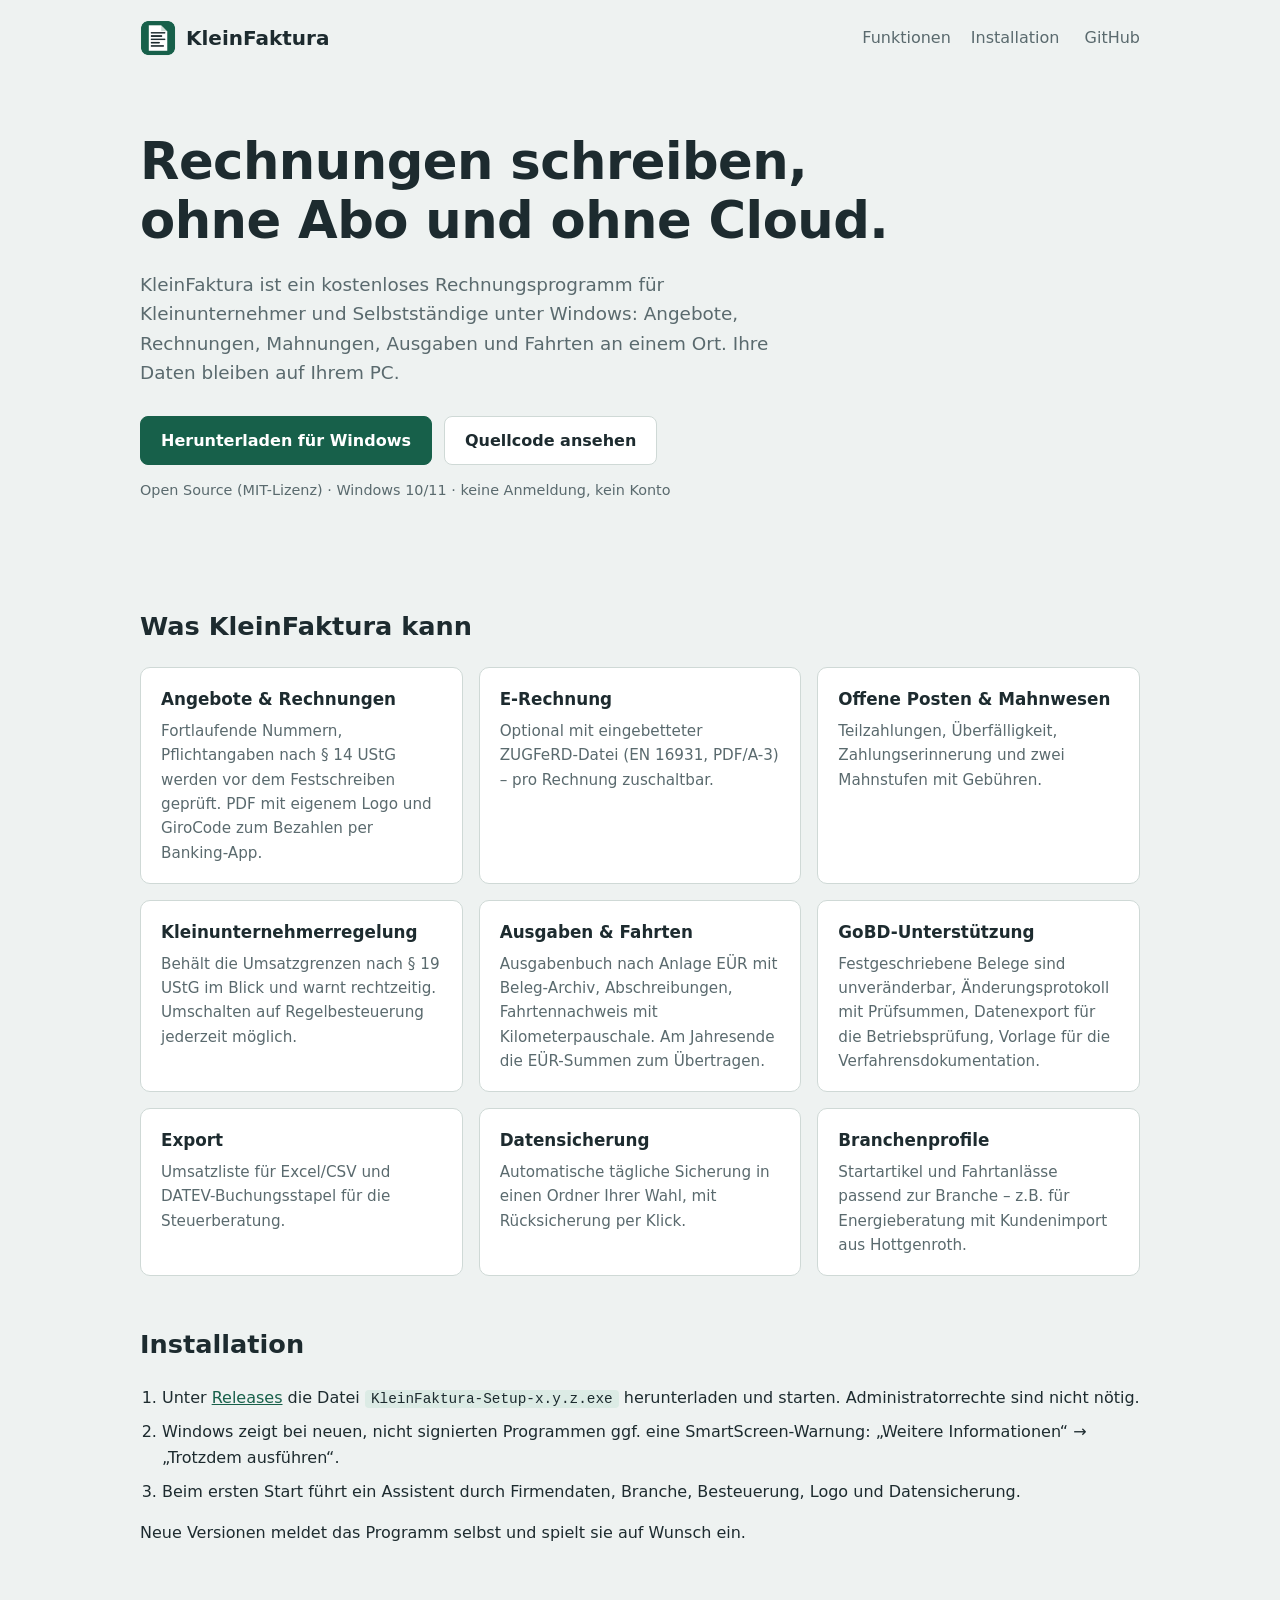
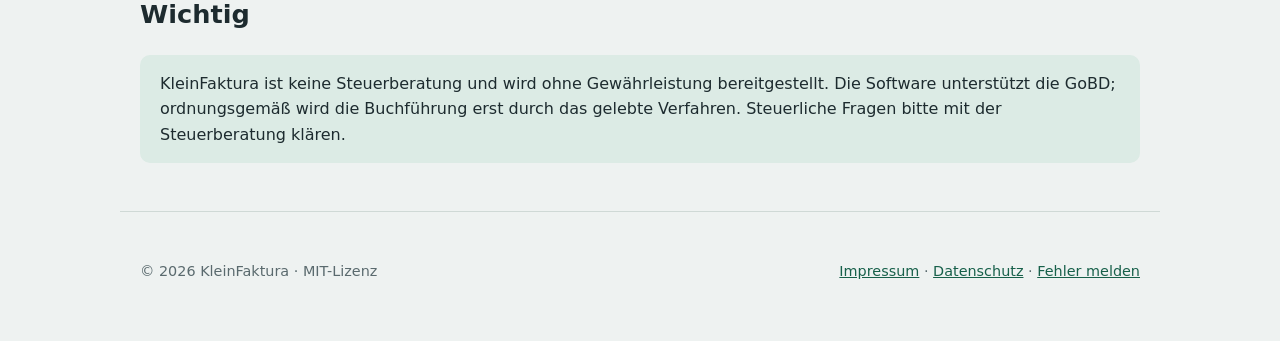
==== site/index.html @ 70b5de1a "KleinFaktura 2.0.0 Kostenloses Rechnungsprogramm für Kleinunternehmer unter Windows (MIT-Lizenz).  C" ====
<!doctype html>
<html lang="de">
<head>
<meta charset="utf-8">
<meta name="viewport" content="width=device-width, initial-scale=1">
<title>KleinFaktura – kostenloses Rechnungsprogramm für Kleinunternehmer</title>
<meta name="description" content="KleinFaktura: kostenloses Open-Source-Rechnungsprogramm für Kleinunternehmer und Selbstständige unter Windows. Angebote, Rechnungen, Mahnwesen, EÜR, GoBD-Unterstützung, E-Rechnung (ZUGFeRD).">
<link rel="icon" href="icon.png">
<link rel="stylesheet" href="style.css">
</head>
<body>
<header class="wrap top">
  <a class="brand" href="./"><img src="icon.png" alt="" width="36" height="36"> KleinFaktura</a>
  <nav><a href="#funktionen">Funktionen</a><a href="#installation">Installation</a>
    <a href="https://github.com/Skibbie/kleinfaktura">GitHub</a></nav>
</header>

<main>
<section class="wrap hero">
  <h1>Rechnungen schreiben,<br>ohne Abo und ohne Cloud.</h1>
  <p class="lead">KleinFaktura ist ein kostenloses Rechnungsprogramm für Kleinunternehmer und Selbstständige unter
    Windows: Angebote, Rechnungen, Mahnungen, Ausgaben und Fahrten an einem Ort. Ihre Daten bleiben auf Ihrem PC.</p>
  <p class="actions">
    <a class="btn primary" href="https://github.com/Skibbie/kleinfaktura/releases/latest">Herunterladen für Windows</a>
    <a class="btn" href="https://github.com/Skibbie/kleinfaktura">Quellcode ansehen</a>
  </p>
  <p class="fine">Open Source (MIT-Lizenz) · Windows 10/11 · keine Anmeldung, kein Konto</p>
</section>

<section class="wrap" id="funktionen">
  <h2>Was KleinFaktura kann</h2>
  <div class="grid">
    <article><h3>Angebote &amp; Rechnungen</h3><p>Fortlaufende Nummern, Pflichtangaben nach § 14 UStG werden vor dem
      Festschreiben geprüft. PDF mit eigenem Logo und GiroCode zum Bezahlen per Banking-App.</p></article>
    <article><h3>E-Rechnung</h3><p>Optional mit eingebetteter ZUGFeRD-Datei (EN 16931, PDF/A-3) –
      pro Rechnung zuschaltbar.</p></article>
    <article><h3>Offene Posten &amp; Mahnwesen</h3><p>Teilzahlungen, Überfälligkeit, Zahlungserinnerung und zwei
      Mahnstufen mit Gebühren.</p></article>
    <article><h3>Kleinunternehmerregelung</h3><p>Behält die Umsatzgrenzen nach § 19 UStG im Blick und warnt
      rechtzeitig. Umschalten auf Regelbesteuerung jederzeit möglich.</p></article>
    <article><h3>Ausgaben &amp; Fahrten</h3><p>Ausgabenbuch nach Anlage EÜR mit Beleg-Archiv, Abschreibungen,
      Fahrtennachweis mit Kilometerpauschale. Am Jahresende die EÜR-Summen zum Übertragen.</p></article>
    <article><h3>GoBD-Unterstützung</h3><p>Festgeschriebene Belege sind unveränderbar, Änderungsprotokoll mit
      Prüfsummen, Datenexport für die Betriebsprüfung, Vorlage für die Verfahrensdokumentation.</p></article>
    <article><h3>Export</h3><p>Umsatzliste für Excel/CSV und DATEV-Buchungsstapel für die Steuerberatung.</p></article>
    <article><h3>Datensicherung</h3><p>Automatische tägliche Sicherung in einen Ordner Ihrer Wahl, mit
      Rücksicherung per Klick.</p></article>
    <article><h3>Branchenprofile</h3><p>Startartikel und Fahrtanlässe passend zur Branche – z.B. für
      Energieberatung mit Kundenimport aus Hottgenroth.</p></article>
  </div>
</section>

<section class="wrap" id="installation">
  <h2>Installation</h2>
  <ol class="steps">
    <li>Unter <a href="https://github.com/Skibbie/kleinfaktura/releases/latest">Releases</a> die Datei
      <code>KleinFaktura-Setup-x.y.z.exe</code> herunterladen und starten. Administratorrechte sind nicht nötig.</li>
    <li>Windows zeigt bei neuen, nicht signierten Programmen ggf. eine SmartScreen-Warnung:
      „Weitere Informationen“ → „Trotzdem ausführen“.</li>
    <li>Beim ersten Start führt ein Assistent durch Firmendaten, Branche, Besteuerung, Logo und Datensicherung.</li>
  </ol>
  <p>Neue Versionen meldet das Programm selbst und spielt sie auf Wunsch ein.</p>
</section>

<section class="wrap note">
  <h2>Wichtig</h2>
  <p>KleinFaktura ist keine Steuerberatung und wird ohne Gewährleistung bereitgestellt. Die Software unterstützt
    die GoBD; ordnungsgemäß wird die Buchführung erst durch das gelebte Verfahren. Steuerliche Fragen bitte mit
    der Steuerberatung klären.</p>
</section>
</main>

<footer class="wrap foot">
  <span>© 2026 KleinFaktura · MIT-Lizenz</span>
  <span><a href="impressum.html">Impressum</a> · <a href="datenschutz.html">Datenschutz</a> ·
    <a href="https://github.com/Skibbie/kleinfaktura/issues">Fehler melden</a></span>
</footer>
</body>
</html>
---- site/style.css ----
:root {
  --ground: #EEF2F1; --surface: #FFFFFF; --ink: #1D2B2F; --ink-2: #5A6A6E; --line: #CFD9D6;
  --action: #17604A; --action-hover: #0F4D3B; --tint: #DCEBE5;
}
@media (prefers-color-scheme: dark) {
  :root { --ground: #131A1C; --surface: #1B2427; --ink: #E4ECEA; --ink-2: #9FB0AD; --line: #2D3A3D;
          --action: #2E8A6C; --action-hover: #3AA07F; --tint: #1E3A31; }
}
* { box-sizing: border-box; }
body { margin: 0; background: var(--ground); color: var(--ink);
       font: 16px/1.6 "Segoe UI", system-ui, -apple-system, sans-serif; }
a { color: var(--action); }
.wrap { max-width: 1040px; margin: 0 auto; padding: 0 20px; }
.top { display: flex; align-items: center; justify-content: space-between; padding-top: 20px; padding-bottom: 20px;
       flex-wrap: wrap; gap: 12px; }
.brand { display: flex; align-items: center; gap: 10px; font-weight: 700; font-size: 1.25rem; color: var(--ink);
         text-decoration: none; }
nav a { margin-left: 20px; color: var(--ink-2); text-decoration: none; }
nav a:first-child { margin-left: 0; }
nav a:hover { color: var(--ink); }
.hero { padding-top: 56px; padding-bottom: 56px; }
h1 { font-size: clamp(2rem, 5vw, 3.2rem); line-height: 1.15; margin: 0 0 20px; letter-spacing: -0.01em; }
h2 { font-size: 1.6rem; margin: 48px 0 20px; }
h3 { font-size: 1.05rem; margin: 0 0 6px; }
.lead { font-size: 1.15rem; color: var(--ink-2); max-width: 680px; margin: 0 0 28px; }
.actions { display: flex; flex-wrap: wrap; gap: 12px; margin: 0 0 14px; }
.btn { display: inline-block; padding: 11px 20px; border-radius: 8px; border: 1px solid var(--line);
       background: var(--surface); color: var(--ink); text-decoration: none; font-weight: 600; }
.btn.primary { background: var(--action); border-color: var(--action); color: #fff; }
.btn.primary:hover { background: var(--action-hover); }
.fine { color: var(--ink-2); font-size: 0.9rem; margin: 0; }
.grid { display: grid; grid-template-columns: repeat(auto-fill, minmax(280px, 1fr)); gap: 16px; }
.grid article { background: var(--surface); border: 1px solid var(--line); border-radius: 10px; padding: 18px 20px; }
.grid p { margin: 0; color: var(--ink-2); font-size: 0.95rem; }
.steps { padding-left: 22px; }
.steps li { margin-bottom: 8px; }
code { background: var(--tint); padding: 1px 6px; border-radius: 4px; font-size: 0.9em; }
.note p { background: var(--tint); border-radius: 10px; padding: 16px 20px; margin: 0; }
.foot { display: flex; justify-content: space-between; flex-wrap: wrap; gap: 12px; color: var(--ink-2);
        font-size: 0.9rem; padding-top: 48px; padding-bottom: 32px; margin-top: 48px; border-top: 1px solid var(--line); }
.legal { max-width: 760px; padding-bottom: 40px; }
.todo { background: #FFF4CC; color: #5A4500; padding: 2px 6px; border-radius: 4px; }
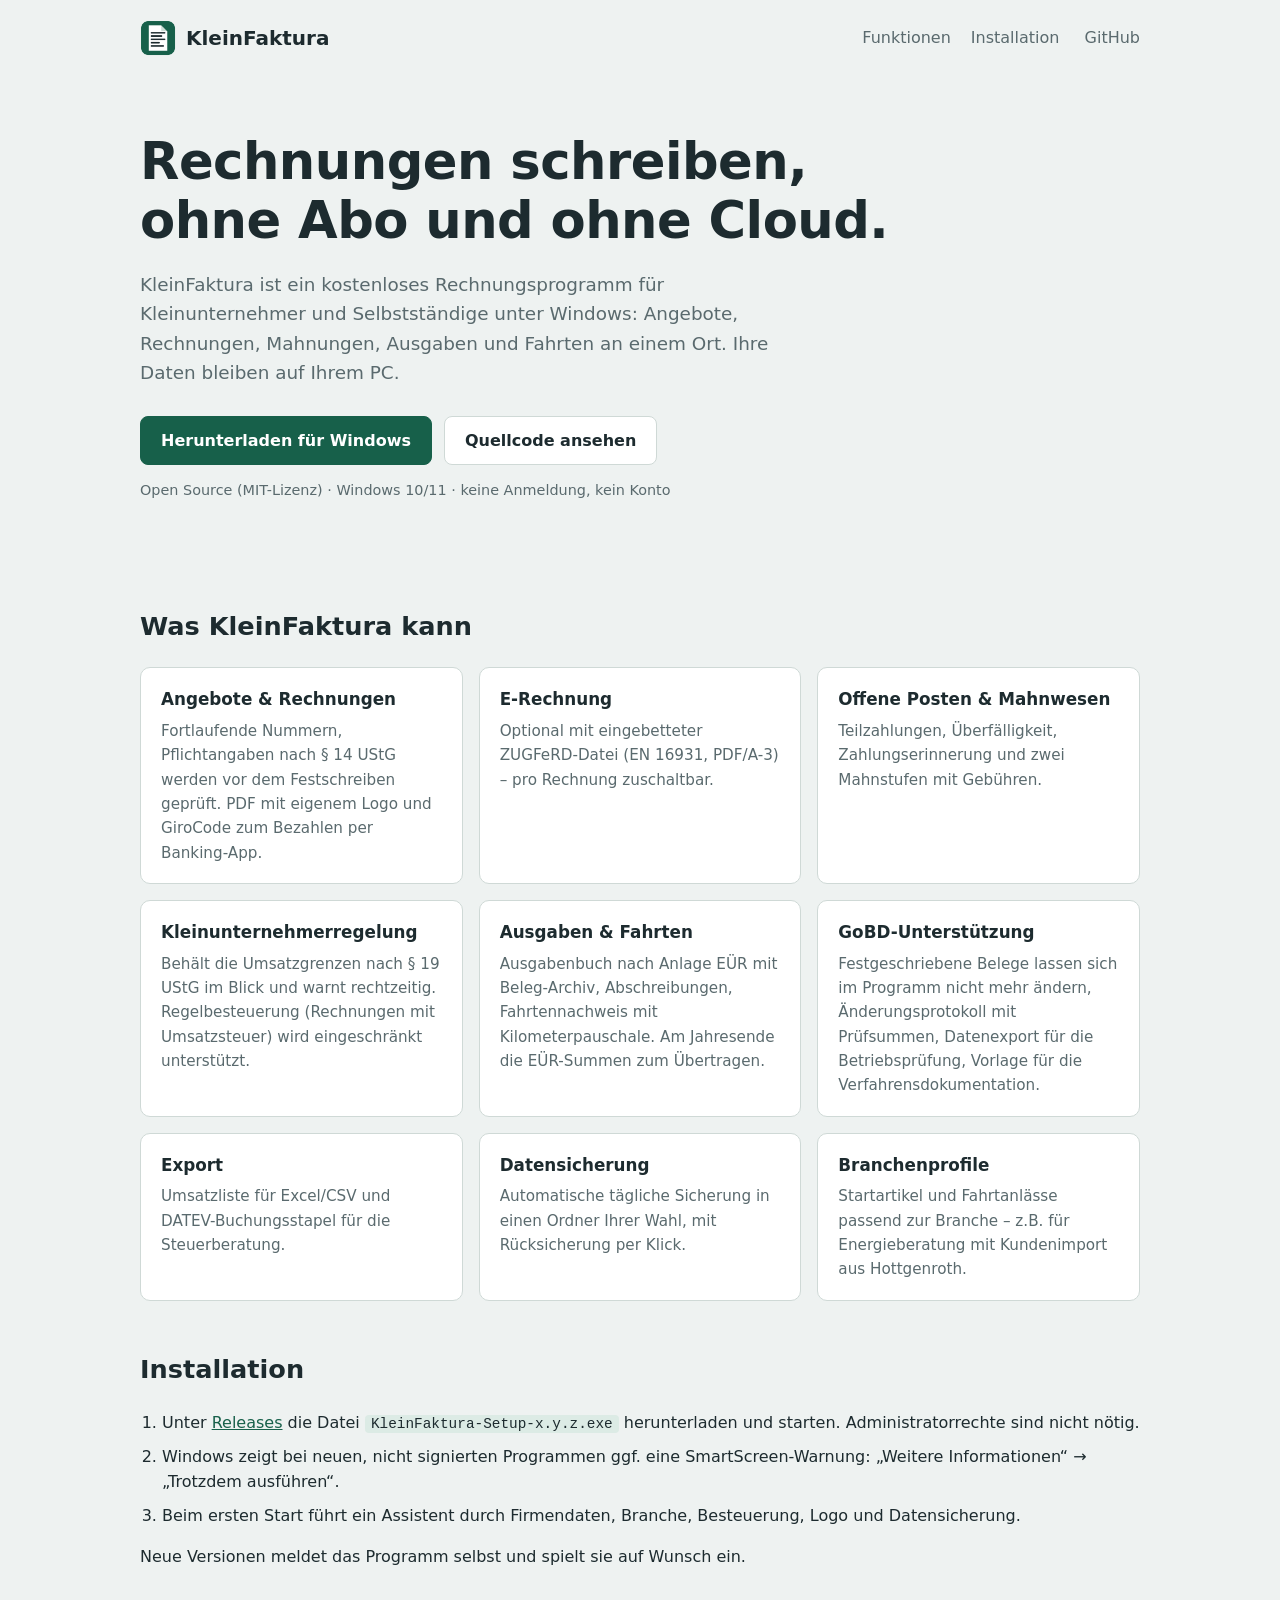
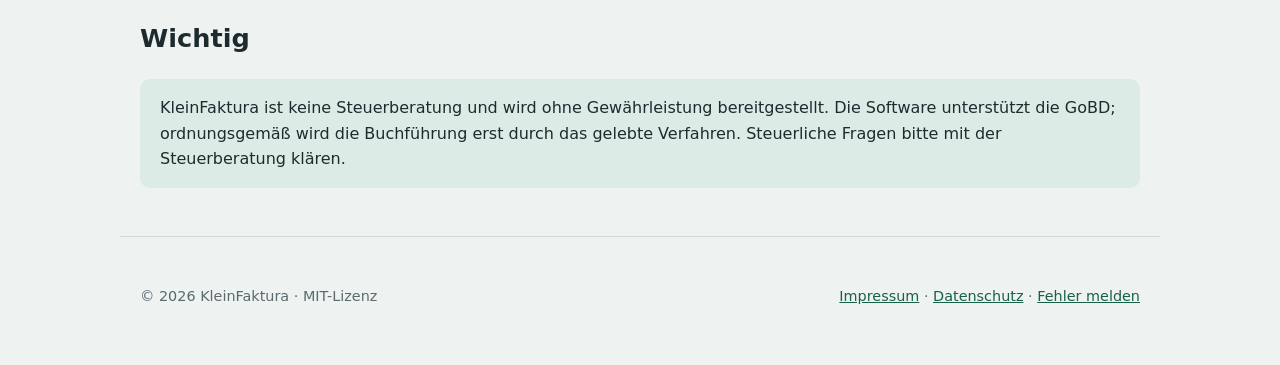
==== commit 2adb5195: "Version 2.2.0: Review-Korrekturen, Update-Signatur, verschlüsselte Sicherung, UX - Drei Review-Runde" ====
--- a/site/index.html
+++ b/site/index.html
@@ -12,7 +12,7 @@
 <header class="wrap top">
   <a class="brand" href="./"><img src="icon.png" alt="" width="36" height="36"> KleinFaktura</a>
   <nav><a href="#funktionen">Funktionen</a><a href="#installation">Installation</a>
-    <a href="https://github.com/Skibbie/kleinfaktura">GitHub</a></nav>
+    <a href="https://github.com/Skibbie/KleinFaktura">GitHub</a></nav>
 </header>
 
 <main>
@@ -21,8 +21,8 @@
   <p class="lead">KleinFaktura ist ein kostenloses Rechnungsprogramm für Kleinunternehmer und Selbstständige unter
     Windows: Angebote, Rechnungen, Mahnungen, Ausgaben und Fahrten an einem Ort. Ihre Daten bleiben auf Ihrem PC.</p>
   <p class="actions">
-    <a class="btn primary" href="https://github.com/Skibbie/kleinfaktura/releases/latest">Herunterladen für Windows</a>
-    <a class="btn" href="https://github.com/Skibbie/kleinfaktura">Quellcode ansehen</a>
+    <a class="btn primary" href="https://github.com/Skibbie/KleinFaktura/releases/latest">Herunterladen für Windows</a>
+    <a class="btn" href="https://github.com/Skibbie/KleinFaktura">Quellcode ansehen</a>
   </p>
   <p class="fine">Open Source (MIT-Lizenz) · Windows 10/11 · keine Anmeldung, kein Konto</p>
 </section>
@@ -37,11 +37,12 @@
     <article><h3>Offene Posten &amp; Mahnwesen</h3><p>Teilzahlungen, Überfälligkeit, Zahlungserinnerung und zwei
       Mahnstufen mit Gebühren.</p></article>
     <article><h3>Kleinunternehmerregelung</h3><p>Behält die Umsatzgrenzen nach § 19 UStG im Blick und warnt
-      rechtzeitig. Umschalten auf Regelbesteuerung jederzeit möglich.</p></article>
+      rechtzeitig. Regelbesteuerung (Rechnungen mit Umsatzsteuer) wird eingeschränkt unterstützt.</p></article>
     <article><h3>Ausgaben &amp; Fahrten</h3><p>Ausgabenbuch nach Anlage EÜR mit Beleg-Archiv, Abschreibungen,
       Fahrtennachweis mit Kilometerpauschale. Am Jahresende die EÜR-Summen zum Übertragen.</p></article>
-    <article><h3>GoBD-Unterstützung</h3><p>Festgeschriebene Belege sind unveränderbar, Änderungsprotokoll mit
-      Prüfsummen, Datenexport für die Betriebsprüfung, Vorlage für die Verfahrensdokumentation.</p></article>
+    <article><h3>GoBD-Unterstützung</h3><p>Festgeschriebene Belege lassen sich im Programm nicht mehr ändern,
+      Änderungsprotokoll mit Prüfsummen, Datenexport für die Betriebsprüfung, Vorlage für die
+      Verfahrensdokumentation.</p></article>
     <article><h3>Export</h3><p>Umsatzliste für Excel/CSV und DATEV-Buchungsstapel für die Steuerberatung.</p></article>
     <article><h3>Datensicherung</h3><p>Automatische tägliche Sicherung in einen Ordner Ihrer Wahl, mit
       Rücksicherung per Klick.</p></article>
@@ -53,7 +54,7 @@
 <section class="wrap" id="installation">
   <h2>Installation</h2>
   <ol class="steps">
-    <li>Unter <a href="https://github.com/Skibbie/kleinfaktura/releases/latest">Releases</a> die Datei
+    <li>Unter <a href="https://github.com/Skibbie/KleinFaktura/releases/latest">Releases</a> die Datei
       <code>KleinFaktura-Setup-x.y.z.exe</code> herunterladen und starten. Administratorrechte sind nicht nötig.</li>
     <li>Windows zeigt bei neuen, nicht signierten Programmen ggf. eine SmartScreen-Warnung:
       „Weitere Informationen“ → „Trotzdem ausführen“.</li>
@@ -73,7 +74,7 @@
 <footer class="wrap foot">
   <span>© 2026 KleinFaktura · MIT-Lizenz</span>
   <span><a href="impressum.html">Impressum</a> · <a href="datenschutz.html">Datenschutz</a> ·
-    <a href="https://github.com/Skibbie/kleinfaktura/issues">Fehler melden</a></span>
+    <a href="https://github.com/Skibbie/KleinFaktura/issues">Fehler melden</a></span>
 </footer>
 </body>
 </html>
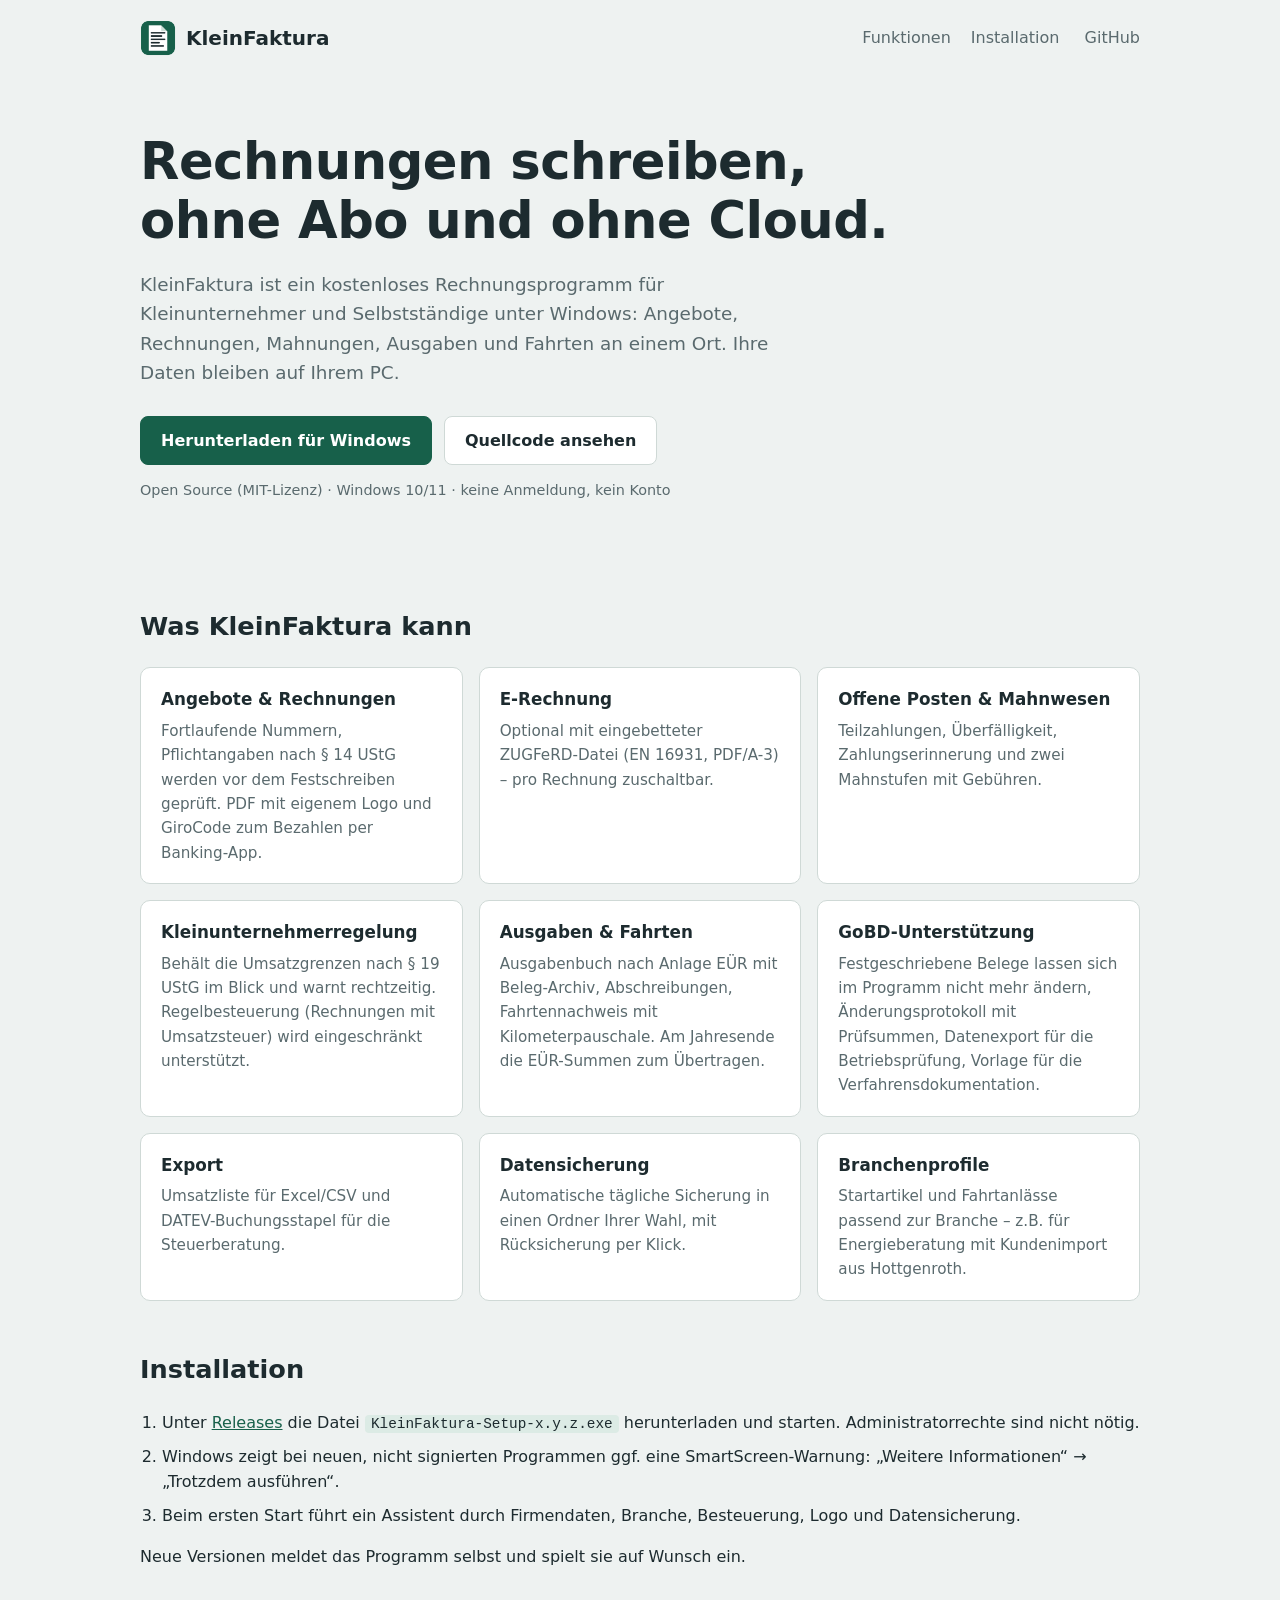
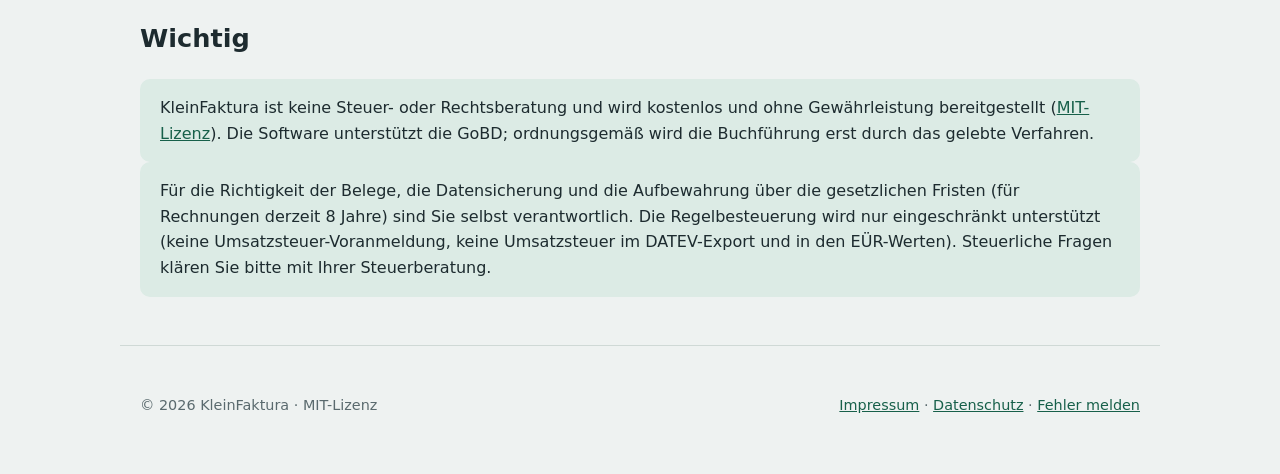
==== commit de6528f9: "Version 2.2.1: Hinweis zu Haftung und Verantwortung in App, Website und README Co-Authored-By: Claud" ====
--- a/site/index.html
+++ b/site/index.html
@@ -65,9 +65,13 @@
 
 <section class="wrap note">
   <h2>Wichtig</h2>
-  <p>KleinFaktura ist keine Steuerberatung und wird ohne Gewährleistung bereitgestellt. Die Software unterstützt
-    die GoBD; ordnungsgemäß wird die Buchführung erst durch das gelebte Verfahren. Steuerliche Fragen bitte mit
-    der Steuerberatung klären.</p>
+  <p>KleinFaktura ist keine Steuer- oder Rechtsberatung und wird kostenlos und ohne Gewährleistung bereitgestellt
+    (<a href="https://github.com/Skibbie/KleinFaktura/blob/main/LICENSE">MIT-Lizenz</a>). Die Software unterstützt
+    die GoBD; ordnungsgemäß wird die Buchführung erst durch das gelebte Verfahren.</p>
+  <p>Für die Richtigkeit der Belege, die Datensicherung und die Aufbewahrung über die gesetzlichen Fristen (für
+    Rechnungen derzeit 8 Jahre) sind Sie selbst verantwortlich. Die Regelbesteuerung wird nur eingeschränkt
+    unterstützt (keine Umsatzsteuer-Voranmeldung, keine Umsatzsteuer im DATEV-Export und in den EÜR-Werten).
+    Steuerliche Fragen klären Sie bitte mit Ihrer Steuerberatung.</p>
 </section>
 </main>
 
